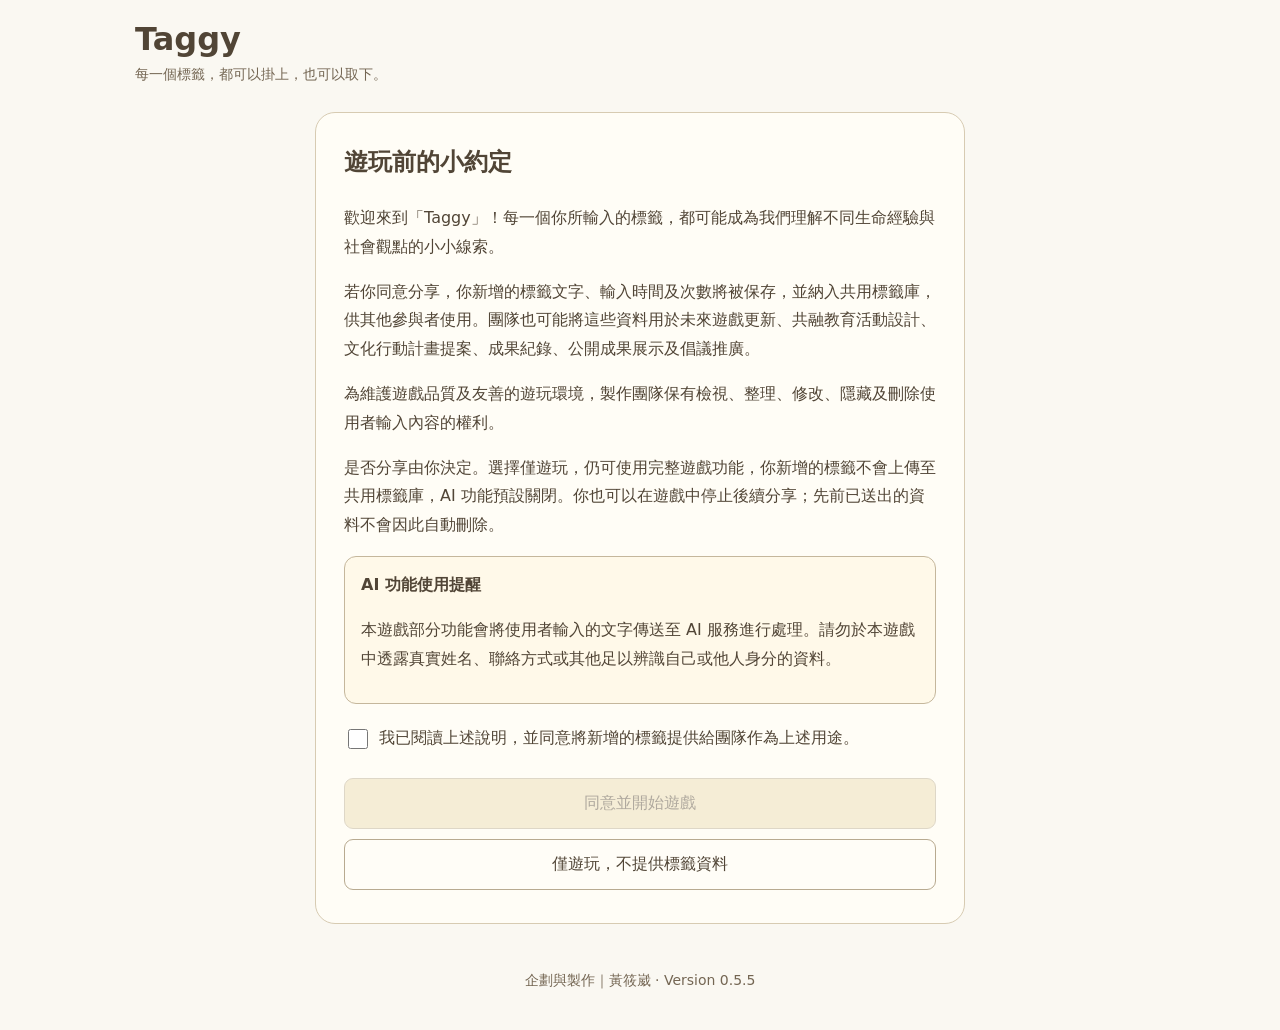
==== index.html @ e5067267 "first commit" ====
<!doctype html>
<html lang="zh-Hant">
  <meta charset="utf-8">
  <meta name="viewport" content="width=device-width,initial-scale=1">
  <title>Taggy v0.5.5</title>

  <link rel="stylesheet" href="./style.css">
  <body class="game-page">
  <main>
    <h1>Taggy</h1>
    <div class="muted">每一個標籤，都可以掛上，也可以取下。</div>
    <section id="welcome" aria-labelledby="welcomeTitle">
      <h2 id="welcomeTitle">遊玩前的小約定</h2>
      <p>歡迎來到「Taggy」！每一個你所輸入的標籤，都可能成為我們理解不同生命經驗與社會觀點的小小線索。</p>
      <p>若你同意分享，你新增的標籤文字、輸入時間及次數將被保存，並納入共用標籤庫，供其他參與者使用。團隊也可能將這些資料用於未來遊戲更新、共融教育活動設計、文化行動計畫提案、成果紀錄、公開成果展示及倡議推廣。</p>
      <p>為維護遊戲品質及友善的遊玩環境，製作團隊保有檢視、整理、修改、隱藏及刪除使用者輸入內容的權利。</p>
      <p>是否分享由你決定。選擇僅遊玩，仍可使用完整遊戲功能，你新增的標籤不會上傳至共用標籤庫，AI 功能預設關閉。你也可以在遊戲中停止後續分享；先前已送出的資料不會因此自動刪除。</p>
      <aside aria-label="AI 功能使用提醒" style="border:1px solid #c5b79c;border-radius:12px;padding:14px 16px;margin:16px 0;background:#fff9e9">
        <strong>AI 功能使用提醒</strong>
        <p>本遊戲部分功能會將使用者輸入的文字傳送至 AI 服務進行處理。請勿於本遊戲中透露真實姓名、聯絡方式或其他足以辨識自己或他人身分的資料。</p>
      </aside>
      <label><input id="consentCheck" type="checkbox">我已閱讀上述說明，並同意將新增的標籤提供給團隊作為上述用途。</label>
      <button id="shareStart" class="primary" disabled>同意並開始遊戲</button>
      <button id="privateStart">僅遊玩，不提供標籤資料</button>
    </section>
    <section id="board" hidden>
      <div class="tools"><span id="consentStatus" class="muted" role="status"></span><button id="stopShare" hidden>停止後續分享</button><label><input id="aiToggle" type="checkbox">使用 AI 自我介紹（關閉則使用本機組句）</label><button id="openFeedback">遊玩回饋</button></div>
      <div id="show" hidden>
      </div>
      <div id="workspace">
        <div class="stage" id="stage">
          <div class="floor">
          </div>
          <svg class="person" viewBox="0 0 280 300" aria-label="無五官圓潤小人">
            <defs>
              <linearGradient id="shade" x2=".8" y2="1">
                <stop stop-color="white" stop-opacity=".28"/>
                <stop offset="1" stop-color="#000" stop-opacity=".08"/>
              </linearGradient>
              <path id="bodypath" d="M112 125 C92 135 70 151 56 180 C45 201 43 219 57 224 C71 230 81 207 89 193 C81 220 82 246 89 263 C95 282 119 282 125 265 L140 239 L155 265 C161 282 185 282 191 263 C198 246 199 220 191 193 C199 207 209 230 223 224 C237 219 235 201 224 180 C210 151 188 135 168 125Z"/>
            </defs>
            <ellipse cx="140" cy="280" rx="76" ry="7" fill="#a9987c" opacity=".17"/>
            <g id="skin" fill="#f8e39b" stroke="#ac9461" stroke-opacity=".45">
              <use href="#bodypath"/>
              <ellipse cx="140" cy="75" rx="63" ry="59"/>
            </g>
            <g fill="url(#shade)" pointer-events="none">
              <use href="#bodypath"/>
              <ellipse cx="140" cy="75" rx="63" ry="59"/>
            </g>
          </svg>
          <div class="ruler">
          </div>
        </div>
        <div class="tools">
          <strong id="count" aria-live="polite">已掛上 0 個標籤</strong>
          <button id="arrange">身上整理</button>
          <button id="measure" class="primary">標籤尺整理</button>
          <button id="reset">全部取下</button>
          <button id="full">全螢幕</button>
          <button id="debut">✦ 請開始你的自我介紹</button>
        </div>
        <div class="tools" id="colors">
          <label>小人顏色 <input type="color" id="picker" value="#f8e39b">
          </label>
          <label>HEX <input id="hex" value="#F8E39B" maxlength="7">
          </label>
          <button id="defaultcolor">恢復奶油黃</button>
        </div>
        <div class="tools">
          <label>色相<input type="range" id="h" min="0" max="359">
          </label>
          <label>飽和度<input type="range" id="s" min="0" max="100">
          </label>
          <label>明度<input type="range" id="l" min="0" max="100">
          </label>
          <span id="rgb" class="muted">
          </span>
        </div>
        <h3>標籤區・共用標籤庫</h3>
        <p class="muted">請勿輸入姓名或個人資料。標籤是否上傳，依你選擇的分享設定而定。</p>
        <p id="libraryStatus" class="muted" role="status">正在準備標籤庫…</p>
        <div class="tools"><button id="reloadLibrary">更新標籤庫</button></div>
        <form id="addform" class="tools" novalidate>
          <input id="newtag" maxlength="24" placeholder="輸入自訂標籤" aria-label="自訂標籤" autocomplete="off">
          <button id="addTagButton" type="button">＋ 新增</button>
        </form>
        <p id="addStatus" role="status" aria-live="polite" style="min-height:1.5em;color:#655744;margin:4px 0"></p>
        <div class="tray" id="tray"></div>
        <p class="muted">拖曳或先點選吊牌，再點擊小人。雙擊取下；鍵盤 Enter 也可掛上或取下。僅同步自訂標籤文字，不上傳小人顏色、吊牌位置或自我介紹。</p>
      </div>
    </section>

    <dialog id="feedbackDialog" aria-labelledby="feedbackTitle">
      <h2 id="feedbackTitle">玩完之後，想聽聽你的聲音！</h2>
      <p>沒有標準答案，每一種感受都值得被聽見。所有題目皆可跳過，填寫完全自願。</p>
      <form id="feedbackForm">
      <p class="muted">1＝非常不同意，2＝不同意，3＝普通，4＝同意，5＝非常同意。</p>
<fieldset><legend>1. 我覺得這個遊戲有趣。</legend><div class="choices"><label><input type="radio" name="q1" value="1">1</label><label><input type="radio" name="q1" value="2">2</label><label><input type="radio" name="q1" value="3">3</label><label><input type="radio" name="q1" value="4">4</label><label><input type="radio" name="q1" value="5">5</label><label><input type="radio" name="q1" value="">略過</label></div></fieldset>
<fieldset><legend>2. 我覺得這個遊戲容易操作。</legend><div class="choices"><label><input type="radio" name="q2" value="1">1</label><label><input type="radio" name="q2" value="2">2</label><label><input type="radio" name="q2" value="3">3</label><label><input type="radio" name="q2" value="4">4</label><label><input type="radio" name="q2" value="5">5</label><label><input type="radio" name="q2" value="">略過</label></div></fieldset>
<fieldset><legend>3. 這個遊戲讓我重新思考標籤與人的關係。</legend><div class="choices"><label><input type="radio" name="q3" value="1">1</label><label><input type="radio" name="q3" value="2">2</label><label><input type="radio" name="q3" value="3">3</label><label><input type="radio" name="q3" value="4">4</label><label><input type="radio" name="q3" value="5">5</label><label><input type="radio" name="q3" value="">略過</label></div></fieldset>
<fieldset><legend>4. 這個遊戲讓我更願意理解與自己不同的人。</legend><div class="choices"><label><input type="radio" name="q4" value="1">1</label><label><input type="radio" name="q4" value="2">2</label><label><input type="radio" name="q4" value="3">3</label><label><input type="radio" name="q4" value="4">4</label><label><input type="radio" name="q4" value="5">5</label><label><input type="radio" name="q4" value="">略過</label></div></fieldset>
<fieldset><legend>5. 看見小人穿著標籤服裝、介紹自己時，你有什麼感受？（可複選）</legend><div class="choices"><label><input type="checkbox" name="feeling" value="有趣">有趣</label><label><input type="checkbox" name="feeling" value="驚訝">驚訝</label><label><input type="checkbox" name="feeling" value="開心">開心</label><label><input type="checkbox" name="feeling" value="感動">感動</label><label><input type="checkbox" name="feeling" value="困惑">困惑</label><label><input type="checkbox" name="feeling" value="不舒服">不舒服</label><label><input type="checkbox" name="feeling" value="有點難過">有點難過</label><label><input type="checkbox" name="feeling" value="沒有特別感覺">沒有特別感覺</label><label><input type="checkbox" name="feeling" value="其他">其他</label></div><label for="otherFeeling">其他感受（選填）</label><textarea id="otherFeeling" maxlength="200"></textarea></fieldset><label for="thought">6. 玩完這個遊戲，你對「標籤」有什麼新的想法？</label><textarea id="thought" maxlength="1000" placeholder="想說什麼都可以……"></textarea>
<label for="suggestion">7. 你希望這個遊戲未來增加什麼功能？</label><textarea id="suggestion" maxlength="1000" placeholder="歡迎提供任何建議……"></textarea>
<p class="muted">回饋文字、評分、感受與送出時間將保存，僅供團隊查閱，作為遊戲更新、共融教育、文化行動計畫提案及成果分享之用；成果可能以統計或不具識別性的摘錄呈現。請勿填寫姓名、聯絡方式或其他個人資料。回饋與標籤分享分別取得同意，不填寫也能完整遊玩。</p>
<label><input id="feedbackConsent" type="checkbox">我已閱讀並同意上述回饋資料用途。</label>
<div class="tools"><button id="sendFeedback" class="primary" type="submit" disabled>送出我的回饋</button><button id="closeFeedback" type="button">返回遊戲</button></div>
<p id="feedbackStatus" role="status"></p></form></dialog>
  <footer style="text-align:center;padding:20px;font-size:14px;color:#746653">企劃與製作｜黃筱崴 · Version 0.5.5</footer></main>
  <script src="./game.js"></script>
</body>
</html>
---- style.css ----
/* Taggy v0.5.5｜共用樣式表 */

/* 全站共用設定 */
* {
    box-sizing: border-box;
}

[hidden] {
    display: none !important;
}

/* 遊戲前台 */
body.game-page {
    margin: 0;
    background: #faf8f2;
    color: #514536;
    font: 16px system-ui,sans-serif;
}

.game-page main {
    max-width: 1050px;
    margin: auto;
    padding: 20px;
}

.game-page h1 {
    margin: 0 0 8px;
}

.game-page button,
.game-page input {
    font: inherit;
    padding: 10px;
    border: 1px solid #b8aa90;
    border-radius: 9px;
    background: #fffdf7;
    color: inherit;
}

.game-page button {
    cursor: pointer;
}

.game-page button:focus-visible,
.game-page input:focus-visible {
    outline: 3px solid #825b16;
}

.game-page nav,
.game-page .tools,
.game-page .tray {
    display: flex;
    gap: 8px;
    flex-wrap: wrap;
    margin: 12px 0;
}

.game-page .stage {
    position: relative;
    background: #f2eee4;
    border-radius: 20px;
    overflow: hidden;
    height: 660px;
    touch-action: pan-y;
}

.game-page .person {
    position: absolute;
    bottom: 34px;
    width: 420px;
    max-width: 96%;
    height: 450px;
    left: 50%;
    transform: translateX(-50%);
}

@media (max-width: 480px) {
    .game-page .stage {
        height: 560px;
    }
}

.game-page .tag {
    display: inline-flex;
    align-items: center;
    gap: 7px;
    background: #fffdf6;
    border: 1px solid #c5b79c;
    border-radius: 4px 9px 9px 4px;
    box-shadow: 1px 2px 4px #0002;
    padding: 8px 12px;
    touch-action: none;
    cursor: grab;
    max-width: 100%;
    overflow-wrap: anywhere;
}

.game-page .tag:before {
    content: "";
    width: 6px;
    height: 6px;
    border: 1px solid #aa9879;
    border-radius: 50%;
    flex-shrink: 0;
}

.game-page .hung {
    position: absolute;
    z-index: 3;
    transition: left .25s,bottom .25s,transform .25s;
}

.game-page .hung:after {
    content: "";
    position: absolute;
    left: 13px;
    top: -3px;
    height: 7px;
    border-left: 1px solid #ae9b7655;
}

.game-page .selected {
    outline: 3px solid #b49345;
}

.game-page .ruler {
    position: absolute;
    border-left: 1px solid #ad9b7b;
    display: none;
    width: 8px;
}

.game-page .tick {
    position: absolute;
    left: 0;
    border-top: 1px solid #ad9b7b;
    width: 8px;
}

.game-page .tick span {
    position: absolute;
    right: 12px;
    top: -9px;
    font-size: 12px;
}

.game-page .floor {
    position: absolute;
    border-top: 1px dashed #c5b79b;
    display: none;
}

.game-page .swatch {
    width: 30px;
    height: 30px;
    border-radius: 50%;
    padding: 0;
}

.game-page .muted {
    font-size: 14px;
    color: #746653;
}

.game-page .primary {
    background: #eadbb0;
}

.game-page #pending {
    display: flex;
    gap: 8px;
    flex-wrap: wrap;
}

.game-page #pending>div {
    border: 1px solid #c5b79c;
    padding: 8px;
    border-radius: 8px;
    background: white;
}

.game-page label {
    display: inline-flex;
    align-items: center;
    gap: 8px;
}

.game-page input[type=range] {
    padding: 0;
    max-width: 130px;
}

.game-page #hex {
    width: 110px;
}

.game-page #newtag {
    flex: 1;
    min-width: 140px;
}

.game-page .ghost {
    position: fixed !important;
    pointer-events: none;
    z-index: 9999;
    opacity: .9;
}

.game-page .active {
    background: #eadbb0;
}

@media (prefers-reduced-motion:reduce) {
    .game-page * {
        transition: none !important;
    }
}

.game-page #debut {
    background: #eadbb0;
    font-weight: 700;
    padding: 13px 22px;
}

.game-page #show {
    background: radial-gradient(ellipse at 35% 60%,#735784,#30203f 58%,#181124);
    border-radius: 20px;
    overflow: hidden;
    color: #fff7da;
    position: relative;
    animation: dark .8s both;
}

.game-page #show svg {
    display: block;
    width: 100%;
    height: auto;
}

.game-page #show .beam {
    animation: appear 1.1s .65s both;
}

.game-page #show .staractor {
    animation: arrival 1s 1.45s both;
    transform-origin: 160px 340px;
}

.game-page #show .spark {
    animation: appear .8s 1.7s both;
}

.game-page #show .speech {
    animation: arrival .7s 2.5s both;
    background: #fffaf0;
    color: #493952;
    border-radius: 18px;
    padding: 20px;
    line-height: 1.8;
    position: relative;
    overflow-wrap: anywhere;
    font-size: clamp(16px,2.2vw,23px);
}

.game-page #show .speech:before {
    content: "";
    position: absolute;
    left: -17px;
    top: 42px;
    border-top: 10px solid transparent;
    border-bottom: 10px solid transparent;
    border-right: 18px solid #fffaf0;
}

.game-page .showgrid {
    display: grid;
    grid-template-columns: minmax(0,3fr) minmax(0,1fr);
    align-items: center;
    gap: 12px;
    padding: 20px 24px 20px 8px;
}

.game-page .showfooter {
    padding: 0 20px 20px;
    text-align: center;
}

.game-page .showfooter button {
    color: #493952;
    background: #fff4d6;
}

@keyframes dark {
    from {
        opacity: .25;
    }

    to {
        opacity: 1;
    }
}

@keyframes appear {
    from {
        opacity: 0;
    }

    to {
        opacity: 1;
    }
}

@keyframes arrival {
    from {
        opacity: 0;
        transform: translateY(18px) scale(.95);
    }

    to {
        opacity: 1;
        transform: none;
    }
}

@media (max-width:480px) {
    .game-page .showgrid {
        padding: 10px 12px 15px 2px;
        gap: 5px;
        grid-template-columns: minmax(0, 60fr) minmax(0, 40fr);
    }

    .game-page #show .speech {
        padding: 10px;
        font-size: 14px;
    }

    .game-page #show .speech:before {
        left: -9px;
        border-right-width: 10px;
    }
}

@media (prefers-reduced-motion:reduce) {
    .game-page #show * {
        animation: none !important;
    }
}

.game-page #welcome {
    max-width: 650px;
    margin: 28px auto;
    padding: 28px;
    background: #fffdf6;
    border: 1px solid #d7cbb2;
    border-radius: 20px;
    line-height: 1.8;
}

.game-page #welcome h2 {
    margin-top: 0;
}

.game-page #welcome label {
    display: flex;
    align-items: flex-start;
    margin: 20px 0;
}

.game-page #welcome input[type=checkbox] {
    width: 20px;
    height: 20px;
    flex-shrink: 0;
    margin-top: 5px;
}

.game-page #welcome button {
    width: 100%;
    margin: 5px 0;
}

.game-page #welcome button:disabled {
    opacity: .45;
    cursor: not-allowed;
}

.game-page #feedbackDialog {
    width: min(680px,94vw);
    max-height: 90vh;
    overflow: auto;
    border: 1px solid #c5b79c;
    border-radius: 18px;
    padding: 24px;
    background: #fffdf7;
    color: #514536;
}

.game-page #feedbackDialog::backdrop {
    background: #30213f99;
}

.game-page #feedbackDialog fieldset {
    border: 0;
    border-bottom: 1px solid #e3d9c5;
    margin: 0 0 16px;
    padding: 0 0 16px;
}

.game-page #feedbackDialog legend {
    font-weight: 600;
    margin-bottom: 10px;
}

.game-page #feedbackDialog .choices {
    display: flex;
    flex-wrap: wrap;
    gap: 12px;
}

.game-page #feedbackDialog textarea {
    display: block;
    width: 100%;
    min-height: 90px;
    padding: 10px;
    border: 1px solid #b8aa90;
    border-radius: 8px;
    font: inherit;
    margin: 8px 0 18px;
}

.game-page #feedbackDialog input[type=radio],
.game-page #feedbackDialog input[type=checkbox] {
    width: 18px;
    height: 18px;
    accent-color: #826225;
}

.game-page #feedbackDialog button:disabled {
    opacity: .5;
    cursor: not-allowed;
}

/* 製作團隊管理後台 */
body.admin-page {
    font: 16px system-ui;
    background: #faf8f2;
    color: #514536;
    margin: auto;
    max-width: 1200px;
    padding: 24px;
}

.admin-page button,
.admin-page input,
.admin-page select {
    font: inherit;
    padding: 9px;
    border: 1px solid #b8aa90;
    border-radius: 8px;
    background: white;
    color: inherit;
}

.admin-page button {
    cursor: pointer;
}

.admin-page section {
    background: white;
    padding: 18px;
    border-radius: 14px;
    margin: 16px 0;
}

.admin-page form,
.admin-page .tools {
    display: flex;
    gap: 8px;
    flex-wrap: wrap;
    align-items: center;
}

.admin-page table {
    border-collapse: collapse;
    width: 100%;
    font-size: 14px;
}

.admin-page th,
.admin-page td {
    padding: 9px;
    border-bottom: 1px solid #ddd;
    text-align: left;
    vertical-align: top;
    overflow-wrap: anywhere;
}

.admin-page td button {
    margin: 2px;
    font-size: 13px;
}

.admin-page .scroll {
    overflow: auto;
}
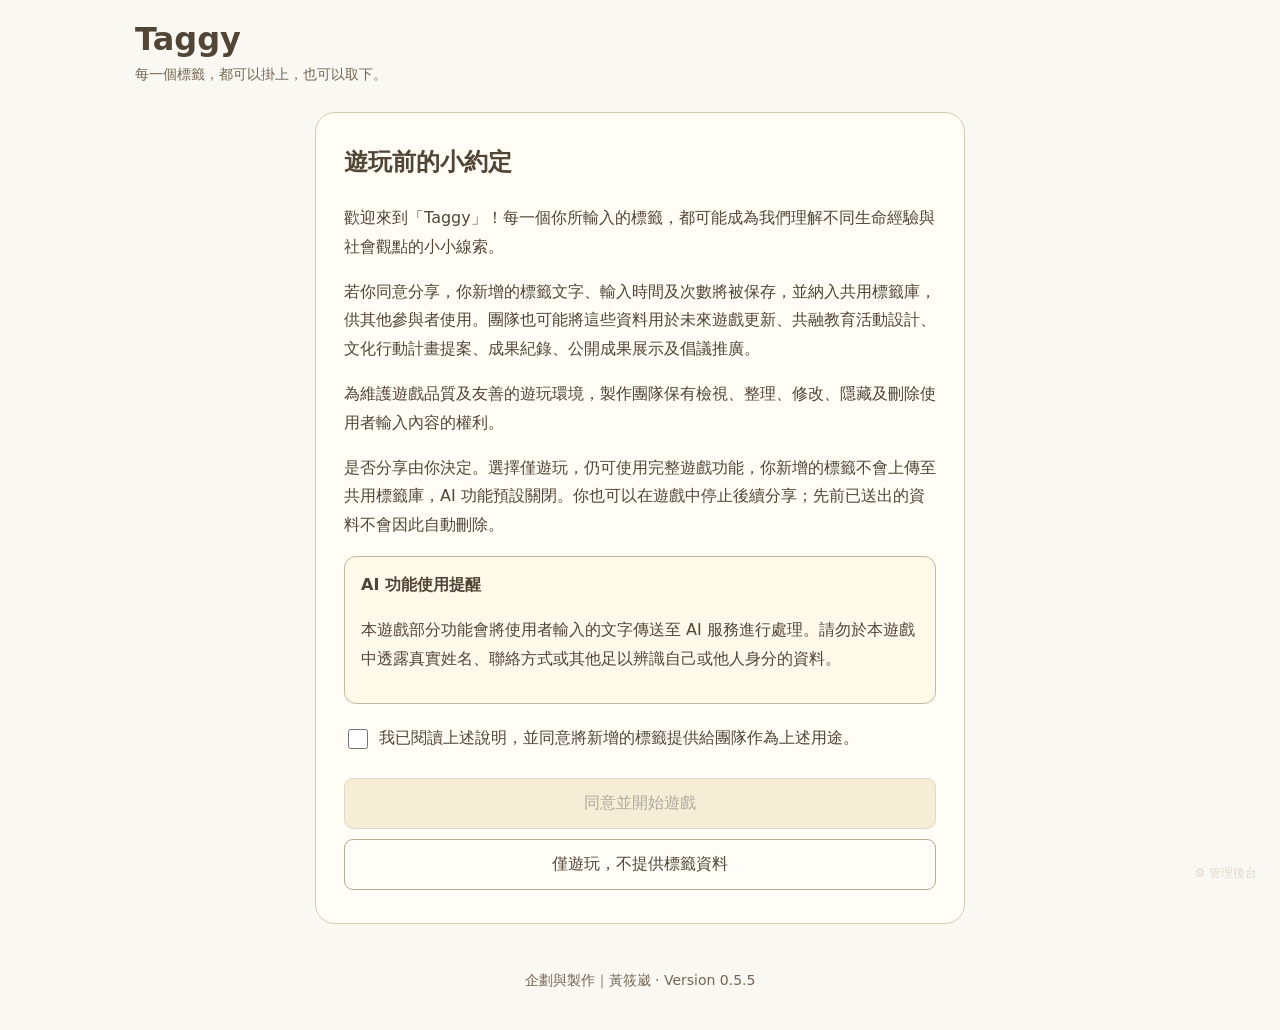
==== commit 7c343e1e: "更新index& css增加後臺入口" ====
--- a/index.html
+++ b/index.html
@@ -108,5 +108,15 @@
 <p id="feedbackStatus" role="status"></p></form></dialog>
   <footer style="text-align:center;padding:20px;font-size:14px;color:#746653">企劃與製作｜黃筱崴 · Version 0.5.5</footer></main>
   <script src="./game.js"></script>
+
+<a href="./admin.html"
+   class="admin-entry"
+   target="_blank"
+   rel="noopener"
+   aria-label="製作團隊管理後台">
+    ⚙ 管理後台
+</a>
+
+
 </body>
 </html>
--- a/style.css
+++ b/style.css
@@ -502,3 +502,27 @@
 .admin-page .scroll {
     overflow: auto;
 }
+
+/* ========================================
+   製作團隊管理後台入口
+======================================== */
+
+.game-page .admin-entry {
+    position: fixed;
+    right: 15px;
+    bottom: 12px;
+    font-size: 12px;
+    color: #ded7ca;
+    text-decoration: none;
+    background: transparent;
+    padding: 6px 8px;
+    z-index: 100;
+    transition: color 0.2s ease;
+}
+
+/* 滑鼠移入時顯示 */
+
+.game-page .admin-entry:hover,
+.game-page .admin-entry:focus-visible {
+    color: #746653;
+}
